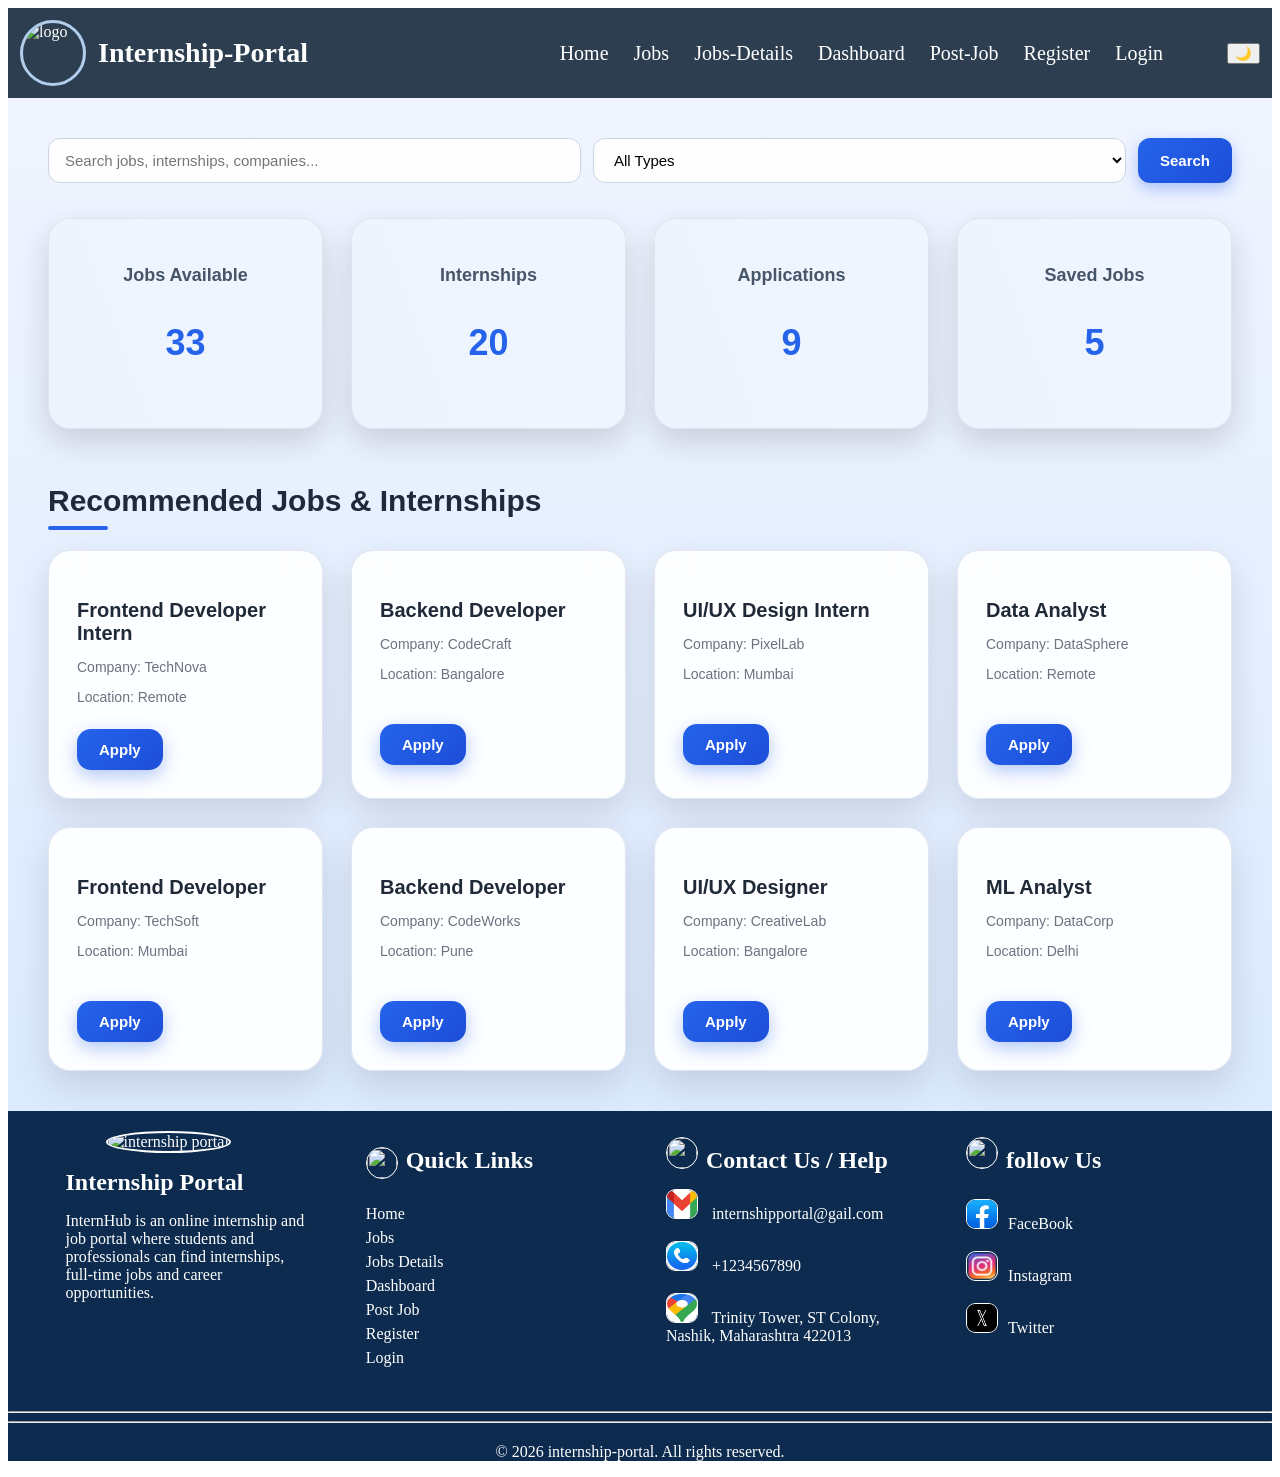
==== pages/dashboard.html @ cb1ed315 "my dashboard page is ready and some images and css are added specific css file are created" ====
<!DOCTYPE html>
<html lang="en">

<head>

    <meta charset="UTF-8">
    <title>Dashboard</title>

    <link rel="stylesheet" href="./../css/dashboard.css">

</head>

<body>
    <header>
      <div class="navbar">
<img src="./../images/logo.jpg" alt="logo" class="nav-logo"/>
<span class="nav-name">Internship-Portal </span>

<div class="menu">
<a href="./../index.html">Home</a>
<a href="./jobs.html">Jobs</a>
<a href="./job-details.html">Jobs-Details</a>
<a href="./dashboard.html">Dashboard</a>
<a href="./post-job.html">Post-Job</a>
<a href="./register.html">Register</a>
<a href="./login.html">Login</a>
 <div class="nav-clock">
        <span id="dateSpan"></span>
        <span id="timeSpan"></span>
      </div>
      <button id="themeToggle">🌙</button>

    </header>

    <section class="dashboard-main">

        <div class="search-box">

            <input type="text" id="jobSearch" placeholder="Search jobs, internships, companies...">

            <select id="jobType">
                <option value="">All Types</option>
                <option>Internship</option>
                <option>Full Time</option>
                <option>Part Time</option>
                <option>Remote</option>
            </select>

            <button onclick="searchJobs()">Search</button>

        </div>

        <div class="stats-container">

            <div class="stat-card">
                <h3>Jobs Available</h3>
                <p class="counter" data-target="48">0</p>
            </div>

            <div class="stat-card">
                <h3>Internships</h3>
                <p class="counter" data-target="28">0</p>
            </div>

            <div class="stat-card">
                <h3>Applications</h3>
                <p class="counter" data-target="12">0</p>
            </div>

            <div class="stat-card">
                <h3>Saved Jobs</h3>
                <p class="counter" data-target="7">0</p>
            </div>

        </div>


        <div class="job-section">

            <h2>Recommended Jobs & Internships</h2>

            <div class="job-list" id="jobList">

                <div class="job-card" data-type="Internship">
                    <h3>Frontend Developer Intern</h3>
                    <p>Company: TechNova</p>
                    <p>Location: Remote</p>
                   
                    <button onclick="goToJobDetails(this)">Apply</button>
                </div>

                <div class="job-card" data-type="Full Time">
                    <h3>Backend Developer</h3>
                    <p>Company: CodeCraft</p>
                    <p>Location: Bangalore</p>
                    <br/>
                    <button onclick="goToJobDetails(this)">Apply</button>
                </div>

                <div class="job-card" data-type="Internship">
                    <h3>UI/UX Design Intern</h3>
                    <p>Company: PixelLab</p>
                    <p>Location: Mumbai</p>
                    <br/>
                    <button onclick="goToJobDetails(this)">Apply</button>
                </div>

                <div class="job-card" data-type="Remote">
                    <h3>Data Analyst</h3>
                    <p>Company: DataSphere</p>
                    <p>Location: Remote</p>
                    <br/>
                    <button onclick="goToJobDetails(this)">Apply</button>
                </div>

                <div class="job-card" data-type="Full Time">
                    <h3>Frontend Developer</h3>
                    <p>Company: TechSoft</p>
                    <p>Location: Mumbai</p>
                    <br/>
                    <button onclick="goToJobDetails(this)">Apply</button>
                </div>

                <div class="job-card" data-type="Full Time">
                    <h3>Backend Developer</h3>
                    <p>Company: CodeWorks</p>
                    <p>Location: Pune</p>
                    <br/>
                    <button onclick="goToJobDetails(this)">Apply</button>
                </div>

                <div class="job-card" data-type="Full Time">
               
                    <h3>UI/UX Designer</h3>
                    <p>Company: CreativeLab</p>
                    <p>Location: Bangalore</p>
                    <br/>
                    <button onclick="goToJobDetails(this)">Apply</button>
                </div>

                <div class="job-card" data-type="Remote">
                    <h3>ML Analyst</h3>
                    <p>Company: DataCorp</p>
                    <p>Location: Delhi</p>
                    <br/>
                    <button onclick="goToJobDetails(this)">Apply</button>
                </div>
            </div>
        </div>
    </section>
    <script>
        function showNavbar(){

let navbar = document.getElementById("togglenavbar");

if(navbar.style.display === "block"){
navbar.style.display = "none";
}
else{
navbar.style.display = "block";
}

}
        function searchJobs() {
            let keyword = document.getElementById("jobSearch").value.toLowerCase();
            let type = document.getElementById("jobType").value;
            let jobs = document.querySelectorAll(".job-card");
            jobs.forEach(job => {
                let title = job.innerText.toLowerCase();
                let jobType = job.getAttribute("data-type");
                let matchKeyword = title.includes(keyword);
                let matchType = type == "" || jobType == type;

                if (matchKeyword && matchType) {
                    job.style.display = "block";
                } else {
                    job.style.display = "none";
                }

            });

        }
        function goToJobDetails(button) {
            let card = button.parentElement;
            let title = card.querySelector("h3").innerText;
            let company = card.querySelectorAll("p")[0].innerText;
            let location = card.querySelectorAll("p")[1].innerText;
            button.innerText = "Applied";
            button.style.background = "#999";
            button.disabled = true;
            let url = `job-details.html?title=${encodeURIComponent(title)}&company=${encodeURIComponent(company)}&location=${encodeURIComponent(location)}`;
            window.location.href = url;
        }
        const counters = document.querySelectorAll(".counter");
        counters.forEach(counter => {
            let target = +counter.getAttribute("data-target");
            let count = 0;
            let updateCounter = () => {
                let increment = target / 100;
                if (count < target) {
                    count += increment;
                    counter.innerText = Math.ceil(count);
                    setTimeout(updateCounter, 20);
                }
                else {
                    counter.innerText = target;
                }
            };
            updateCounter();
        });
        const toggleBtn = document.getElementById("themeToggle");

toggleBtn.addEventListener("click", function () {

document.body.classList.toggle("dark-mode");

if(document.body.classList.contains("dark-mode")){
toggleBtn.innerHTML = "☀️";
}
else{
toggleBtn.innerHTML = "🌙";
}

});
    </script>

    <footer>
        <div class="footer-container">
            <div class="footer-box">
                <div>
                    <img src="./../images/logo.jpg" alt="internship portal " height="70px"
                        style="justify-content: center; margin-left: 40px; border-radius: 50%; border:2px solid white;" />
                    <h1 class="footer-heading">Internship Portal</h1>
                </div>
                <p>
                    InternHub is an online internship and job portal where students and
                    professionals can find internships, full-time jobs and career opportunities.
                </p>
                </p>
            </div>
            <div class="footer-box">
                <span class="quick-links" class="footer-heading">
                    <img src="./link.jpg" />
                    <h1 class="footer-heading">Quick Links</h1>
                </span>
                <ul>
                    <li><a href="./../index.html">Home</a></li>
                    <li><a href="./jobs.html">Jobs</a></li>
                    <li><a href="./job-details.html">Jobs Details</a></li>
                    <li><a href="./dashboard.html">Dashboard</a></li>
                    <li><a href="./post-job.html">Post Job</a></li>
                    <li><a href="./register.html">Register</a></li>
                    <li><a href="./login.html">Login</a></li>
                </ul>
            </div>


            <div class="footer-box">
                <span class="quick-links">
                    <img src="./operator.jpg" style="margin-bottom: 20px;" />
                    <h1 class="footer-heading">Contact Us / Help</h1>
                </span>
                <a href="mailto:internship-portal@gail.com"><img src="./../images/gmail.png" alt="smart shop logo"
                        class="footer-icon" /> internshipportal@gail.com</a><br><br>
                <a href="tel:+1234567890"><img src="./../images/call.png" class="footer-icon" /> +1234567890</a>
                <br><br>
                <a href="https://maps.app.goo.gl/zPiDvcTGdPBpPLQr6" target="_blank" class="footer-link">
                    <img src="./../images/map.png" alt="location icon" class="footer-icon" />
                    <span>Trinity Tower, ST Colony, Nashik, Maharashtra 422013</span>
                </a>

            </div>

            <div class="footer-box">
                <span class="quick-links" style="padding-bottom: 10px;" class="footer-heading">
                    <img src="./add-friend.jpg" style="margin-bottom: 20px; border: 1px solid white;" />
                    <h1 class="footer-heading">follow Us</h1><br>
                </span>

                <a href="https://www.facebook.com/" target="_blank"><img src="./../images/facebook.png" alt="Facebook"
                        class="footer-icon" />FaceBook</a><br><br>
                <a href=target="_blank"><img src="./../images/instagram.png" alt="Instagram"
                        class="footer-icon" />Instagram</a><br><br>
                <a href="https://x.com/home" target="_blank"><img src="./../images/Twitter.png" alt="Twitter"
                        class="footer-icon" />Twitter</a><br><br>
            </div>

        </div>

        <hr>
        <hr>

        <p style="text-align:center; margin-top:20px;">&copy; 2026 internship-portal. All rights reserved.</p>
    </footer>
</body>

</html>
---- css/dashboard.css ----
/* Navbar */

.navbar{
background:#2c3e50;
color:white;
padding:12px;
display:flex;
align-items:center;
}

.nav-logo {
  width: 60px;
  height: 60px;
  border-radius: 50%;
  object-fit: cover;
  border: 3px solid #b1ceec;
  
}
.nav-name {
  font-size: 28px;
  font-weight:700;
  color: white;
 margin-left: 12px;
 margin-right: 40px;
}



.menu {
  display: flex;
  flex-direction: row;
  align-items: center;
  gap: 25px;
  margin-left: auto;
  
}

.menu a {
  text-decoration: none;
  font-size: 20px;
  font-weight: 500;
  color: white
 
}

.menu a:hover {
  color: yellow
}



.nav-clock {
  display: flex;
  flex-direction: column;
  justify-content: center;
  margin-left: 14px;
  font-size: 13px;
  font-weight: 600;
  color:white;
  line-height: 1.3;
  white-space: nowrap;
}

#dateSpan {
  font-size: 13px;
}

#timeSpan {
  font-size: 14px;
  font-weight: 700;
  color:white;
}




/* Dark Mode */

.dark-mode{
background-color:#121212;
color:white;
}

.dark-mode .navbar{
background:#000000;
}

.dark-mode .menu a{
color:white;
}

.dark-mode .menu a:hover{
color:yellow;
}
/* ===================== GENERAL DASHBOARD ===================== */
.dashboard-main {
    padding: 40px;
    background: linear-gradient(to bottom, #f0f4ff, #dbeafe);
    font-family: 'Segoe UI', Tahoma, Geneva, Verdana, sans-serif;
    min-height: 80vh;
    transition: background 0.5s ease;
}

/* ===================== SEARCH ===================== */
.search-box {
    display: flex;
    flex-wrap: wrap;
    gap: 12px;
    margin-bottom: 35px;
}

.search-box input,
.search-box select {
    padding: 12px 16px;
    border: 1px solid #cbd5e1;
    border-radius: 12px;
    flex: 1;
    font-size: 15px;
    transition: all 0.3s ease;
    background: rgba(255, 255, 255, 0.9);
    backdrop-filter: blur(8px);
}

.search-box input:focus,
.search-box select:focus {
    outline: none;
    border-color: #2563eb;
    box-shadow: 0 0 10px rgba(37, 99, 235, 0.3);
}

.search-box button {
    background: linear-gradient(135deg, #2563eb, #1d4ed8);
    color: #fff;
    border: none;
    padding: 12px 22px;
    border-radius: 12px;
    cursor: pointer;
    font-weight: 600;
    font-size: 15px;
    transition: all 0.25s ease;
    box-shadow: 0 6px 16px rgba(37, 99, 235, 0.35);
}

.search-box button:hover {
    transform: translateY(-2px);
    box-shadow: 0 10px 22px rgba(37, 99, 235, 0.45);
    background: linear-gradient(135deg, #1e40af, #2563eb);
}

/* ===================== STATS SECTION ===================== */
.stats-container {
    display: grid;
    grid-template-columns: repeat(auto-fit, minmax(220px, 1fr));
    gap: 28px;
    margin-bottom: 55px;
}

.stat-card {
    background: rgba(255, 255, 255, 0.88);
    backdrop-filter: blur(14px);
    padding: 28px;
    border-radius: 22px;
    box-shadow: 0 12px 32px rgba(0, 0, 0, 0.15);
    text-align: center;
    transition: all 0.4s ease;
    border: 1px solid rgba(200, 210, 230, 0.6);
    position: relative;
    overflow: hidden;
}

.stat-card::before {
    content: '';
    position: absolute;
    top: -60%;
    left: -60%;
    width: 220%;
    height: 220%;
    background: linear-gradient(45deg, rgba(37, 99, 235, 0.08), rgba(96, 165, 250, 0.08));
    transform: rotate(25deg);
    transition: all 0.6s ease;
    z-index: 0;
}

.stat-card:hover::before {
    top: -20%;
    left: -20%;
    width: 260%;
    height: 260%;
}

.stat-card:hover {
    transform: translateY(-10px) scale(1.02);
    box-shadow: 0 18px 38px rgba(0, 0, 0, 0.18);
}

.stat-card h3 {
    color: #475569;
    margin-bottom: 12px;
    font-size: 18px;
    font-weight: 600;
    position: relative;
    z-index: 1;
}

.stat-card p {
    font-size: 36px;
    font-weight: 700;
    color: #2563eb;
    transition: color 0.3s ease;
    position: relative;
    z-index: 1;
}

/* ===================== JOB SECTION ===================== */
.job-section h2 {
    margin-bottom: 32px;
    font-size: 30px;
    color: #1e293b;
    position: relative;
}

.job-section h2::after {
    content: '';
    width: 60px;
    height: 4px;
    background: #2563eb;
    position: absolute;
    bottom: -12px;
    left: 0;
    border-radius: 3px;
}

.job-list {
    display: grid;
    grid-template-columns: repeat(auto-fill, minmax(260px, 1fr));
    gap: 28px;
}

/* ===================== JOB CARDS ===================== */
.job-card {
    background: rgba(255, 255, 255, 0.92);
    backdrop-filter: blur(16px);
    padding: 28px;
    border-radius: 22px;
    box-shadow: 0 14px 35px rgba(0, 0, 0, 0.12);
    transition: all 0.35s ease;
    border: 1px solid rgba(200, 210, 230, 0.55);
    position: relative;
    overflow: hidden;
}

.job-card:hover {
    transform: translateY(-8px) scale(1.03);
    box-shadow: 0 18px 45px rgba(0, 0, 0, 0.2);
    border-color: #2563eb;
}

.job-card h3 {
    margin-bottom: 10px;
    font-size: 20px;
    color: #1f2937;
    font-weight: 700;
}

.job-card p {
    color: #6b7280;
    font-size: 14px;
    margin-bottom: 12px;
}

/* ===================== JOB CARD BUTTONS ===================== */
.job-card button {
    margin-top: 12px;
    padding: 12px 22px;
    background: linear-gradient(135deg, #2563eb, #1d4ed8);
    color: #fff;
    border: none;
    border-radius: 14px;
    cursor: pointer;
    font-weight: 600;
    font-size: 15px;
    transition: all 0.25s ease;
    box-shadow: 0 6px 18px rgba(37, 99, 235, 0.35);
}

.job-card button:hover {
    transform: translateY(-1.5px);
    box-shadow: 0 10px 22px rgba(37, 99, 235, 0.45);
    background: linear-gradient(135deg, #1e40af, #2563eb);
}

.job-card button.saved {
    background: linear-gradient(135deg, #ff4567, #e0355b);
    box-shadow: 0 6px 18px rgba(255, 69, 103, 0.35);
}

.job-card button.saved:hover {
    transform: translateY(-1.5px);
    box-shadow: 0 10px 22px rgba(255, 69, 103, 0.45);
}

/* ===================== DARK MODE ===================== */
body.dark {
    background: linear-gradient(to bottom, #0f1115, #1a1a2e);
    color: #e0e0e0;
}

body.dark .stat-card {
    background: rgba(40, 40, 40, 0.88);
    border: 1px solid #444;
}

body.dark .stat-card p {
    color: #4f9eff;
}

body.dark .job-card {
    background: rgba(30, 30, 30, 0.92);
    border: 1px solid #333;
}

body.dark .job-card h3,
body.dark .job-card p {
    color: #e0e0e0;
}

body.dark .job-card button {
    background: linear-gradient(135deg, #4f9eff, #3570b2);
}

body.dark .job-card button:hover {
    background: linear-gradient(135deg, #3570b2, #4f9eff);
}

/* ===================== RANDOM HIGHLIGHT ===================== */
.job-card.random-highlight {
    border: 2px solid #2563eb;
    animation: pulse 1.5s infinite alternate;
    box-shadow: 0 0 22px rgba(37, 99, 235, 0.55);
}

@keyframes pulse {
    0% { box-shadow: 0 0 12px #2563eb; }
    100% { box-shadow: 0 0 26px #2563eb; }
}

/* ===================== RESPONSIVE ===================== */
@media (max-width: 768px) {
    .search-box { flex-direction: column; gap: 10px; }
    .job-section h2 { font-size: 26px; }
    .job-card { padding: 22px; }
    .stat-card { padding: 25px; }
}

@media (max-width: 480px) {
    .job-card { padding: 18px; }
    .job-card h3 { font-size: 18px; }
    .search-box input, .search-box select { font-size: 13px; padding: 10px; }
    .search-box button { font-size: 13px; padding: 10px 16px; }
}

footer {
    background-color: #0C2B4E;
    color: white;
    
    width: 100%;
}

.footer-container {
    width: 95%;
    display: flex;
    justify-content: space-around;
    align-items: flex-start;
    flex-wrap: wrap;
    text-align: left;
    padding: 20px;
    
}

.footer-heading{
  font-size: 24px;
  font-weight: bold;
  color: white;
  margin-bottom: 15px;
 
}

.footer-box {
    width: 20%;
    
    padding-right:0%;
    padding-left: 15px;
}


.footer-box h3 {
    margin-bottom: 10px;
}


.footer-box ul {
    list-style: none;
    padding: 0;
}

.footer-box ul li {
    margin: 6px 0;
}


.footer-box a {
    color: white;
    text-decoration: none;
}

.footer-box a:hover {
    text-decoration: underline;
}

.quick-links {
    display: flex;
    align-items: center;
    gap: 8px;
    font-size: 18px;
    color: white;
}

.quick-links img {
    width: 30px;
    height: 30px;
    border-radius: 50%;
    border: 1px solid white;
    object-fit: cover;
    margin-top: 5px;
}

.footer-icon {
    width: 30px;
    height: 28px;
    margin-right: 10px;
    border-radius: 30%;
    border: 1px solid white;


}
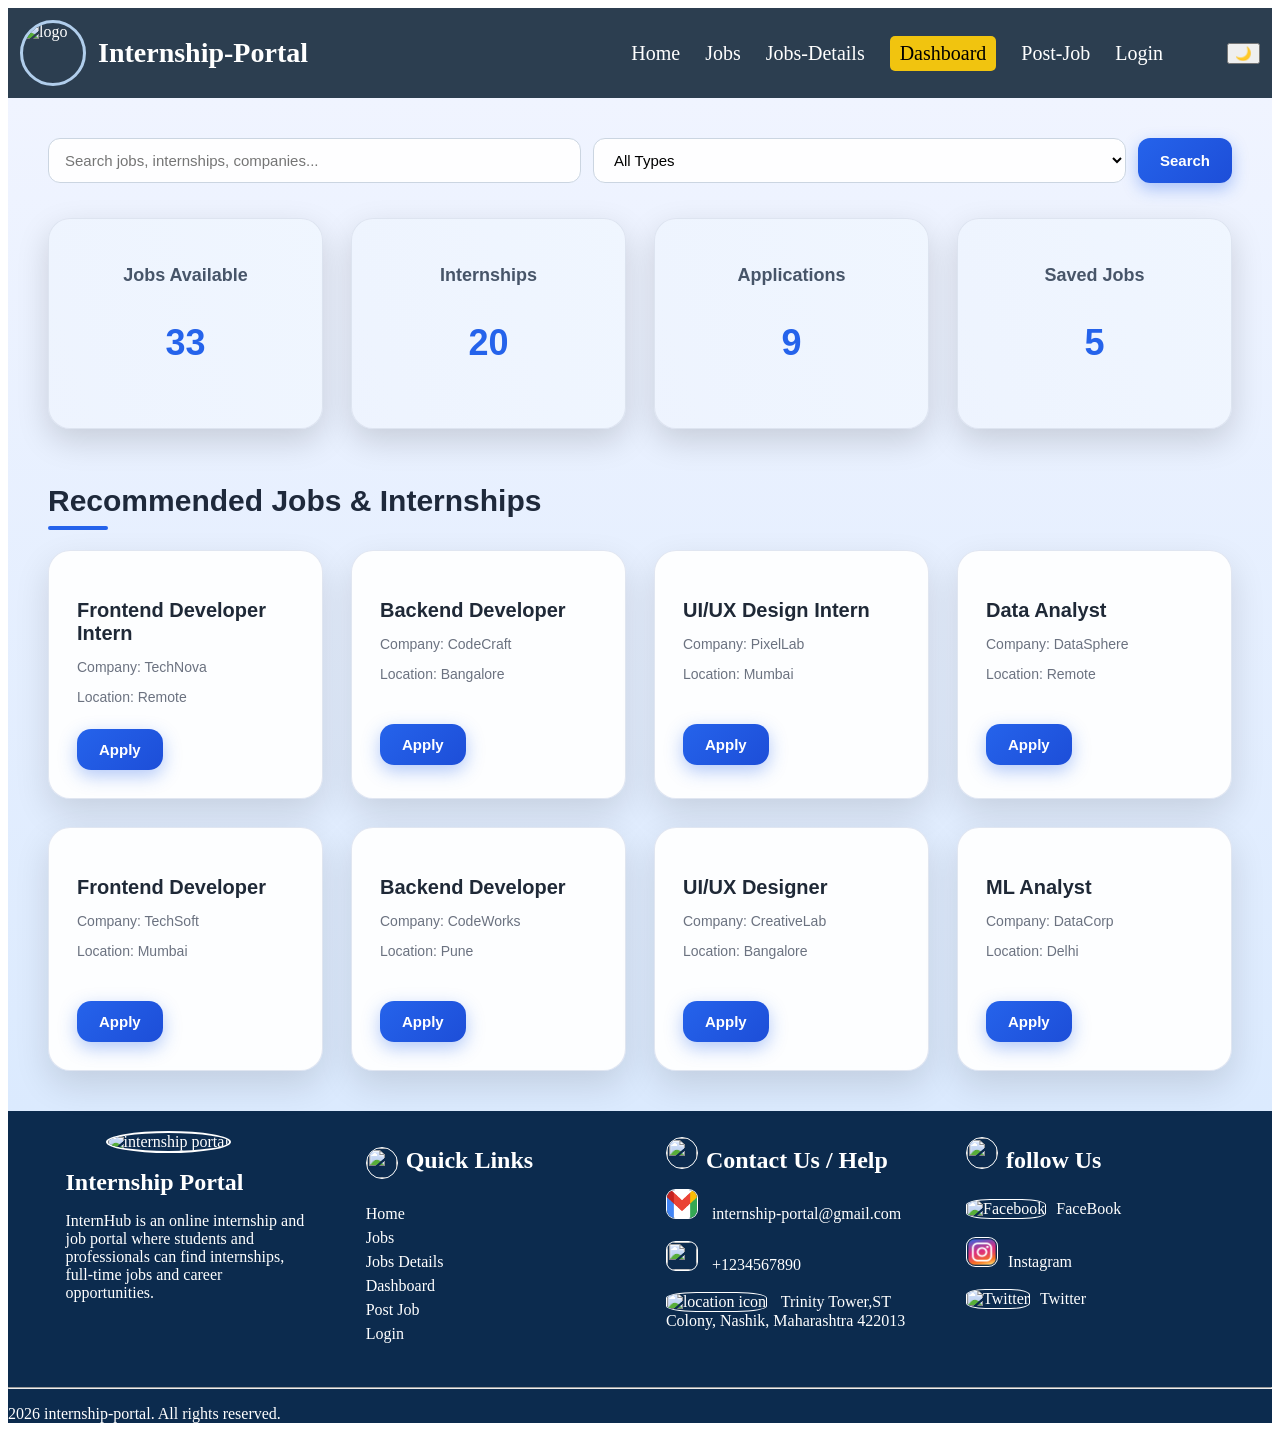
==== commit 677f642a: "some code are added in a dashboard page and links are provided" ====
--- a/pages/dashboard.html
+++ b/pages/dashboard.html
@@ -7,22 +7,22 @@
     <title>Dashboard</title>
 
     <link rel="stylesheet" href="./../css/dashboard.css">
+       <link rel="stylesheet" href="./../css/footer.css">
 
 </head>
 
 <body>
     <header>
       <div class="navbar">
-<img src="./../images/logo.jpg" alt="logo" class="nav-logo"/>
+<img src="./../images/job portal.png" alt="logo" class="nav-logo"/>
 <span class="nav-name">Internship-Portal </span>
 
 <div class="menu">
 <a href="./../index.html">Home</a>
 <a href="./jobs.html">Jobs</a>
 <a href="./job-details.html">Jobs-Details</a>
-<a href="./dashboard.html">Dashboard</a>
+<a href="./dashboard.html" class="active">Dashboard</a>
 <a href="./post-job.html">Post-Job</a>
-<a href="./register.html">Register</a>
 <a href="./login.html">Login</a>
  <div class="nav-clock">
         <span id="dateSpan"></span>
@@ -76,19 +76,14 @@
 
 
         <div class="job-section">
-
             <h2>Recommended Jobs & Internships</h2>
-
             <div class="job-list" id="jobList">
-
                 <div class="job-card" data-type="Internship">
                     <h3>Frontend Developer Intern</h3>
                     <p>Company: TechNova</p>
                     <p>Location: Remote</p>
-                   
-                    <button onclick="goToJobDetails(this)">Apply</button>
-                </div>
-
+                    <button onclick="goToJobDetails(this)">Apply</button>
+                </div>
                 <div class="job-card" data-type="Full Time">
                     <h3>Backend Developer</h3>
                     <p>Company: CodeCraft</p>
@@ -96,7 +91,6 @@
                     <br/>
                     <button onclick="goToJobDetails(this)">Apply</button>
                 </div>
-
                 <div class="job-card" data-type="Internship">
                     <h3>UI/UX Design Intern</h3>
                     <p>Company: PixelLab</p>
@@ -104,7 +98,6 @@
                     <br/>
                     <button onclick="goToJobDetails(this)">Apply</button>
                 </div>
-
                 <div class="job-card" data-type="Remote">
                     <h3>Data Analyst</h3>
                     <p>Company: DataSphere</p>
@@ -112,7 +105,6 @@
                     <br/>
                     <button onclick="goToJobDetails(this)">Apply</button>
                 </div>
-
                 <div class="job-card" data-type="Full Time">
                     <h3>Frontend Developer</h3>
                     <p>Company: TechSoft</p>
@@ -120,7 +112,6 @@
                     <br/>
                     <button onclick="goToJobDetails(this)">Apply</button>
                 </div>
-
                 <div class="job-card" data-type="Full Time">
                     <h3>Backend Developer</h3>
                     <p>Company: CodeWorks</p>
@@ -159,7 +150,6 @@
 else{
 navbar.style.display = "block";
 }
-
 }
         function searchJobs() {
             let keyword = document.getElementById("jobSearch").value.toLowerCase();
@@ -176,9 +166,7 @@
                 } else {
                     job.style.display = "none";
                 }
-
             });
-
         }
         function goToJobDetails(button) {
             let card = button.parentElement;
@@ -209,11 +197,8 @@
             updateCounter();
         });
         const toggleBtn = document.getElementById("themeToggle");
-
 toggleBtn.addEventListener("click", function () {
-
 document.body.classList.toggle("dark-mode");
-
 if(document.body.classList.contains("dark-mode")){
 toggleBtn.innerHTML = "☀️";
 }
@@ -223,12 +208,12 @@
 
 });
     </script>
-
-    <footer>
+ <footer>
         <div class="footer-container">
+
             <div class="footer-box">
                 <div>
-                    <img src="./../images/logo.jpg" alt="internship portal " height="70px"
+                    <img src="./../images/job-portal.png" alt="internship portal " height="70px"
                         style="justify-content: center; margin-left: 40px; border-radius: 50%; border:2px solid white;" />
                     <h1 class="footer-heading">Internship Portal</h1>
                 </div>
@@ -238,60 +223,60 @@
                 </p>
                 </p>
             </div>
+
             <div class="footer-box">
                 <span class="quick-links" class="footer-heading">
-                    <img src="./link.jpg" />
+                    <img src="./../images/link.jpg" />
                     <h1 class="footer-heading">Quick Links</h1>
                 </span>
                 <ul>
                     <li><a href="./../index.html">Home</a></li>
-                    <li><a href="./jobs.html">Jobs</a></li>
-                    <li><a href="./job-details.html">Jobs Details</a></li>
-                    <li><a href="./dashboard.html">Dashboard</a></li>
-                    <li><a href="./post-job.html">Post Job</a></li>
-                    <li><a href="./register.html">Register</a></li>
-                    <li><a href="./login.html">Login</a></li>
+                    <li><a href="./../pages/jobs.html">Jobs</a></li>
+                    <li><a href="./../pages/job-details.html">Jobs Details</a></li>
+                    <li><a href="./../pages/dashboard.html">Dashboard</a></li>
+                    <li><a href="./../pages/post-job.html">Post Job</a></li>
+                    <li><a href="./../pages/login.html">Login</a></li>
                 </ul>
             </div>
 
 
             <div class="footer-box">
                 <span class="quick-links">
-                    <img src="./operator.jpg" style="margin-bottom: 20px;" />
+                    <img src="./../images/operator.jpg" style="margin-bottom: 20px;" />
                     <h1 class="footer-heading">Contact Us / Help</h1>
                 </span>
-                <a href="mailto:internship-portal@gail.com"><img src="./../images/gmail.png" alt="smart shop logo"
-                        class="footer-icon" /> internshipportal@gail.com</a><br><br>
-                <a href="tel:+1234567890"><img src="./../images/call.png" class="footer-icon" /> +1234567890</a>
+                <a href="mailto:internship-portal@gail.com"><img src="./../images/gmail.png" class="footer-icon" /> <span
+                        class="gmail">internship-portal@gmail.com</span></a><br><br>
+                <a href="tel:+1234567890"><img src="./../images/phone-call.jpg" class="footer-icon" /> +1234567890</a>
                 <br><br>
                 <a href="https://maps.app.goo.gl/zPiDvcTGdPBpPLQr6" target="_blank" class="footer-link">
-                    <img src="./../images/map.png" alt="location icon" class="footer-icon" />
-                    <span>Trinity Tower, ST Colony, Nashik, Maharashtra 422013</span>
+                    <img src="./../images/location.jpg" alt="location icon" class="footer-icon" />
+                    <span> Trinity Tower,ST Colony, Nashik, Maharashtra 422013</span>
                 </a>
 
             </div>
 
             <div class="footer-box">
                 <span class="quick-links" style="padding-bottom: 10px;" class="footer-heading">
-                    <img src="./add-friend.jpg" style="margin-bottom: 20px; border: 1px solid white;" />
+                    <img src="./../images/add-friend.jpg" style="margin-bottom: 20px; border: 1px solid white;" />
                     <h1 class="footer-heading">follow Us</h1><br>
                 </span>
 
-                <a href="https://www.facebook.com/" target="_blank"><img src="./../images/facebook.png" alt="Facebook"
+                <a href="https://www.facebook.com/" target="_blank"><img src="./../images/facebook.jpg" alt="Facebook"
                         class="footer-icon" />FaceBook</a><br><br>
-                <a href=target="_blank"><img src="./../images/instagram.png" alt="Instagram"
+                <a href="https://www.instagram.com/internshipportal/" target="_blank"><img src="./../images/instagram.png" alt="Instagram"
                         class="footer-icon" />Instagram</a><br><br>
-                <a href="https://x.com/home" target="_blank"><img src="./../images/Twitter.png" alt="Twitter"
+                <a href="https://x.com/home" target="_blank"><img src="./../images/twitter.jpg" alt="Twitter"
                         class="footer-icon" />Twitter</a><br><br>
             </div>
-
-        </div>
-
+        </div>
         <hr>
-        <hr>
-
-        <p style="text-align:center; margin-top:20px;">&copy; 2026 internship-portal. All rights reserved.</p>
+        <div class="footer-message">
+            <p> 2026 internship-portal. All rights reserved.</p>
+        </div>
+
     </footer>
+ 
 </body>
 
 </html>
--- a/css/dashboard.css
+++ b/css/dashboard.css
@@ -1,7 +1,3 @@
-
-
-
-/* Navbar */
 
 .navbar{
 background:#2c3e50;
@@ -77,7 +73,6 @@
 
 
 
-/* Dark Mode */
 
 .dark-mode{
 background-color:#121212;
@@ -95,16 +90,15 @@
 .dark-mode .menu a:hover{
 color:yellow;
 }
-/* ===================== GENERAL DASHBOARD ===================== */
+
 .dashboard-main {
     padding: 40px;
     background: linear-gradient(to bottom, #f0f4ff, #dbeafe);
     font-family: 'Segoe UI', Tahoma, Geneva, Verdana, sans-serif;
     min-height: 80vh;
-    transition: background 0.5s ease;
-}
-
-/* ===================== SEARCH ===================== */
+
+}
+
 .search-box {
     display: flex;
     flex-wrap: wrap;
@@ -150,7 +144,6 @@
     background: linear-gradient(135deg, #1e40af, #2563eb);
 }
 
-/* ===================== STATS SECTION ===================== */
 .stats-container {
     display: grid;
     grid-template-columns: repeat(auto-fit, minmax(220px, 1fr));
@@ -214,7 +207,7 @@
     z-index: 1;
 }
 
-/* ===================== JOB SECTION ===================== */
+
 .job-section h2 {
     margin-bottom: 32px;
     font-size: 30px;
@@ -239,7 +232,7 @@
     gap: 28px;
 }
 
-/* ===================== JOB CARDS ===================== */
+
 .job-card {
     background: rgba(255, 255, 255, 0.92);
     backdrop-filter: blur(16px);
@@ -271,7 +264,7 @@
     margin-bottom: 12px;
 }
 
-/* ===================== JOB CARD BUTTONS ===================== */
+
 .job-card button {
     margin-top: 12px;
     padding: 12px 22px;
@@ -302,7 +295,6 @@
     box-shadow: 0 10px 22px rgba(255, 69, 103, 0.45);
 }
 
-/* ===================== DARK MODE ===================== */
 body.dark {
     background: linear-gradient(to bottom, #0f1115, #1a1a2e);
     color: #e0e0e0;
@@ -335,7 +327,7 @@
     background: linear-gradient(135deg, #3570b2, #4f9eff);
 }
 
-/* ===================== RANDOM HIGHLIGHT ===================== */
+
 .job-card.random-highlight {
     border: 2px solid #2563eb;
     animation: pulse 1.5s infinite alternate;
@@ -347,7 +339,7 @@
     100% { box-shadow: 0 0 26px #2563eb; }
 }
 
-/* ===================== RESPONSIVE ===================== */
+
 @media (max-width: 768px) {
     .search-box { flex-direction: column; gap: 10px; }
     .job-section h2 { font-size: 26px; }
@@ -445,4 +437,70 @@
     border: 1px solid white;
 
 
+}
+
+
+.active{
+  background-color:#f1c40f;
+  color:black !important;
+  padding:6px 10px;
+  border-radius:5px;
+}
+
+
+/* Mobile Responsive */
+@media screen and (max-width:768px){
+
+.navbar{
+flex-direction:column;
+align-items:flex-start;
+}
+
+.menu{
+flex-direction:column;
+width:100%;
+}
+
+.menu a{
+display:block;
+padding:10px;
+width:100%;
+}
+
+.active{
+background-color:#f1c40f;
+color:black !important;
+display:block;
+text-align:center;
+}
+
+.nav-logo{
+width:50px;
+}
+
+.dashboard-main{
+padding:10px;
+}
+
+.stats-container{
+display:grid;
+grid-template-columns:1fr;
+gap:15px;
+}
+
+.job-list{
+display:grid;
+grid-template-columns:1fr;
+}
+
+.search-box{
+flex-direction:column;
+gap:10px;
+}
+
+.footer-container{
+flex-direction:column;
+text-align:center;
+}
+
 }
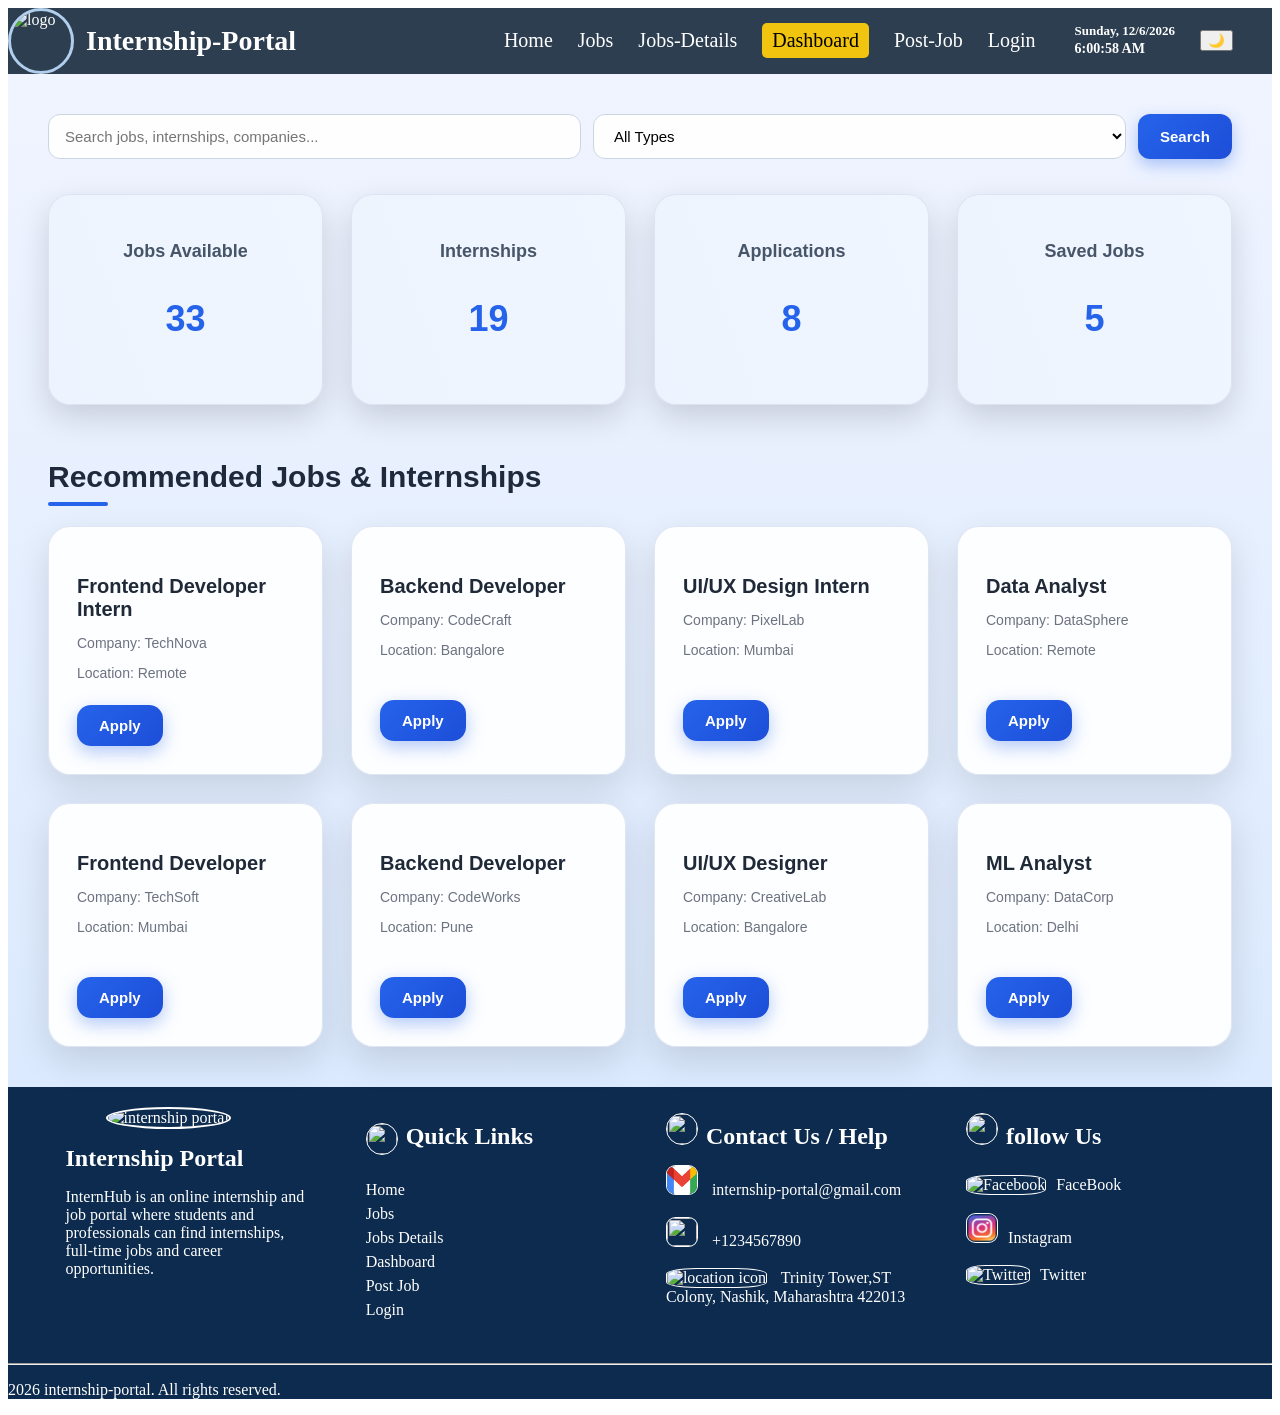
==== commit 213f4b1e: "Merge pull request #20 from shreyasdidolkar/main some code are added" ====
--- a/pages/dashboard.html
+++ b/pages/dashboard.html
@@ -29,6 +29,10 @@
         <span id="timeSpan"></span>
       </div>
       <button id="themeToggle">🌙</button>
+      <div class="nav-clock">
+    <span id="dateSpan"></span>
+    <span id="timeSpan"></span>
+</div>
 
     </header>
 
@@ -207,6 +211,18 @@
 }
 
 });
+function updateClock() {
+    const now = new Date();
+
+    const days = ["Sunday","Monday","Tuesday","Wednesday","Thursday","Friday","Saturday"];
+    const day = days[now.getDay()];
+    const date = now.toLocaleDateString();
+    const time = now.toLocaleTimeString();
+    document.getElementById("dateSpan").textContent = day + ", " + date;
+    document.getElementById("timeSpan").textContent = time;
+}
+setInterval(updateClock, 1000);
+updateClock();
     </script>
  <footer>
         <div class="footer-container">
--- a/css/dashboard.css
+++ b/css/dashboard.css
@@ -2,7 +2,7 @@
 .navbar{
 background:#2c3e50;
 color:white;
-padding:12px;
+padding:0px;
 display:flex;
 align-items:center;
 }
